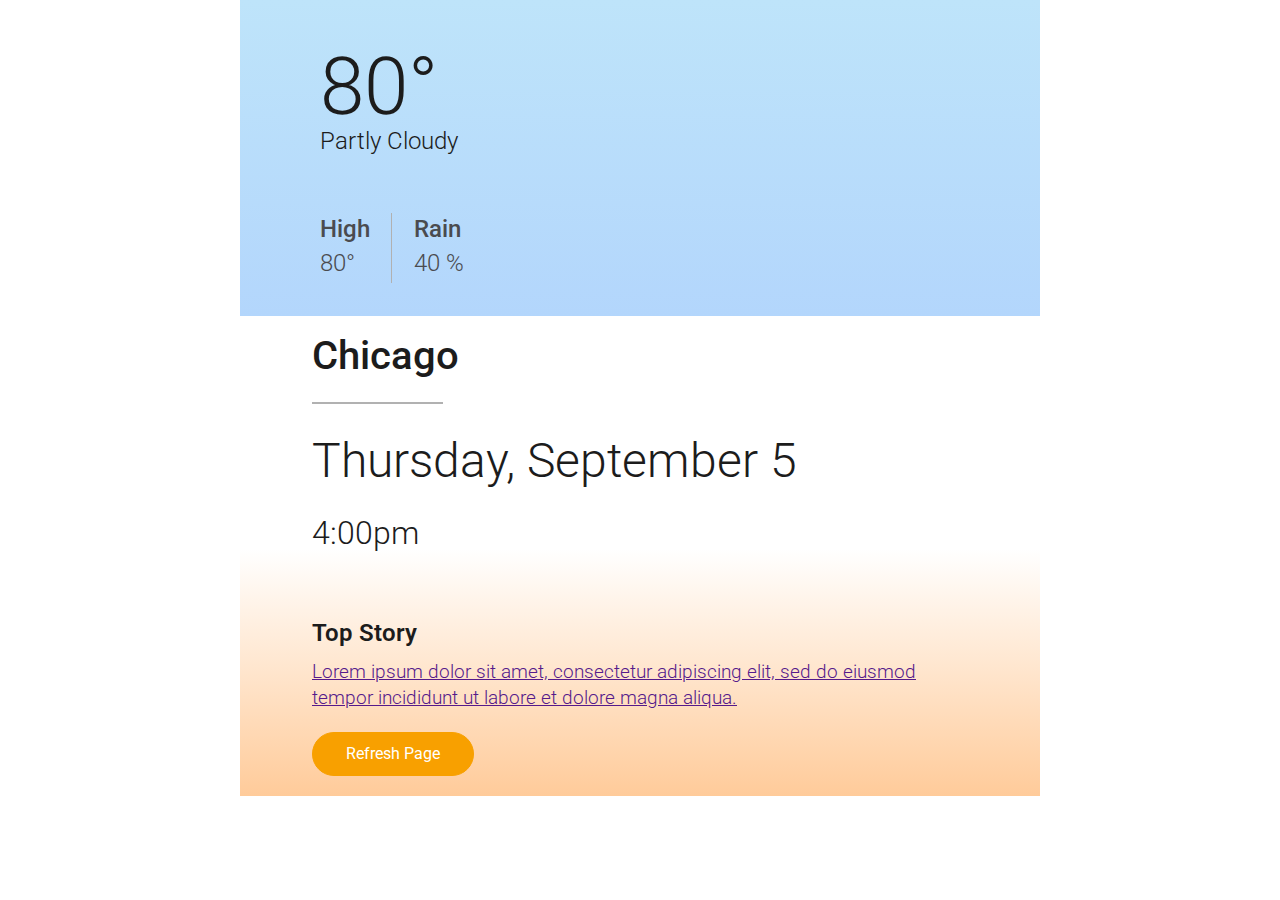
==== index.html @ dc887608 "removed detailed forecast and added styling to top story" ====
<!DOCTYPE html>
<html lang="en">
	<head>
    	<meta charset="utf-8">
    	<meta name="description" content="This is where your description goes">
    	<meta name="keywords" content="one, two, three">

		<title>Chicago Weather</title>

		<!-- external CSS link -->
		<link rel="preconnect" href="https://fonts.googleapis.com">
		<link rel="preconnect" href="https://fonts.gstatic.com" crossorigin>
		<link href="https://fonts.googleapis.com/css2?family=Roboto:wght@300;400;500;700&display=swap" rel="stylesheet">
		<link rel="stylesheet" href="style.css">
	</head>
	<body>
		<div class="weatherBackground innerContainer">
			<section>
				<div class="gridBox">
					<h1><span class="currentTemp">80</span>°</h1> 
					<p class="shortForecast">Partly Cloudy</p>
					<div class="highRainBox">
						<p class="rightBorder smallText" id="high">
							High<br>
							<span class="thin">
								<span id="highTemp">80</span>°
							</p>
						<p class="leftBorder smallText">Rain<br>
							<span class="thin" id="chanceOfRain">40</span>
							<span class="thin">%</span></p>
					</div>
					<div class="weatherIcon"></div>
				</div>
				<img src="assets/layered-waves-haikei.webp" alt="" class="waves">
			</section>
		</div>
		<section class="innerContainer">
			<div class="textContent">
				<h2 class="city">Chicago</h2>
				<div class="border"></div>
				<h3 class="dateTime" id="currentDate">Thursday, September 5</h3>
				<h4 class="dateTime thin" id="currentTime">4:00pm</h4>
				<!--<p class="detailedForecast">Here is the long version of the daily forecast Lorem, ipsum dolor sit amet consectetur adipisicing elit.</p>-->
			</div>
		</section>
		<section class="innerContainer">
			<div class="textContent boxShadow">
				<p class="bold">Top Story</p>
				<p class="thin news" id="news"><a id="newsLink" href="">Lorem ipsum dolor sit amet, consectetur adipiscing elit, sed do eiusmod tempor incididunt ut labore et dolore magna aliqua.</a></p>
				<a class="button" href="#">Refresh Page</a>
			</div>
			
		</section>
		
		<script type="text/javascript" src="main.js"></script>
	</body>
</html>
---- style.css ----
/* http://meyerweb.com/eric/tools/css/reset/
   v2.0 | 20110126
   License: none (public domain)
*/
html, body, div, span, applet, object, iframe,
h1, h2, h3, h4, h5, h6, p, blockquote, pre,
a, abbr, acronym, address, big, cite, code,
del, dfn, em, img, ins, kbd, q, s, samp,
small, strike, strong, sub, sup, tt, var,
b, u, i, center,
dl, dt, dd, ol, ul, li,
fieldset, form, label, legend,
table, caption, tbody, tfoot, thead, tr, th, td,
article, aside, canvas, details, embed,
figure, figcaption, footer, header, hgroup,
menu, nav, output, ruby, section, summary,
time, mark, audio, video {
	margin: 0;
	padding: 0;
	border: 0;
	font-size: 100%;
	font: inherit;
	vertical-align: baseline;
}
/* HTML5 display-role reset for older browsers */
article, aside, details, figcaption, figure,
footer, header, hgroup, menu, nav, section {
	display: block;
}
body {
	line-height: 1;
}
ol, ul {
	list-style: none;
}
blockquote, q {
	quotes: none;
}
blockquote:before, blockquote:after,
q:before, q:after {
	content: '';
	content: none;
}
table {
	border-collapse: collapse;
	border-spacing: 0;
}



/* Box Model Hack */
* {
  box-sizing: border-box;
}

/* Clear fix hack */
.clearfix:after {
     content: ".";
     display: block;
     clear: both;
     visibility: hidden;
     line-height: 0;
     height: 0;
}

.clear {
	clear: both;
}

/******************************************
/* BASE STYLES
/*******************************************/

html {
font: 400 16px 'Roboto', sans-serif;
color: #1c1c1c;
}
h1{
  font: 300 5rem 'Roboto', sans-serif;
}
h2{
  font-size: 2.5rem;
  font-weight: 500;

}
h3{
  padding: 5% 0 5% 0;
  font-size: 3rem;
  font-weight: 300;
}
h4{
  font-size: 2rem;
}
p, .thin{
  font-weight: 300;
}
p {
  font-size: 1.5rem;
}
.bold{
  font-weight: 600;
  padding-bottom: 2%;
}
.gray{
  color: darkgray;
}
.smallText{
  font-size: 1.5rem;
  font-weight: 500;
  color:#4a4b4f;
  line-height: 1.4;

}

.detailedForecast{
  padding: 4% 0;
}
.dateTime{
  padding-right: 2%;
}
.news{
  font-size: 1.2rem;
  font-weight: 300;
  color:#4a4b4f;
  line-height: 1.4;
}
.button{
  display: inline-block;
  border: 1px solid #f8a000;
  border-radius: 25px;
  padding: 2% 5%;
  margin: 3% 0;
  text-decoration: none;
  background-color: #f8a000;
  color: white;
}


/******************************************
/* LAYOUT
/*******************************************/

.innerContainer{
  max-width: 800px;
  margin: 0 auto;
}
/*Main weather box*/

.gridBox{
  display: grid;
  height: 300px;
  grid-template-rows: 2fr 1fr 2fr;
  grid-template-columns: 1fr 2fr;
  padding: 5% 10% 0 10%;
}
.shortForecast{
  padding: 0 0 1% 0;
  margin-top:-15px;
  text-transform: capitalize;
  grid-column: 1 / span 1;
  grid-row: 2 / span 1;
}
.highRainBox{
  display: flex;
  justify-content: flex-start;
  grid-column: 1 /span 1;
  grid-row: 3 /span 1;
  padding: 8% 0;
}

.rightBorder{
  border-right: 1px solid #b1b1b1;
  padding: 0 10% 0 0;
}

.leftBorder{
  padding-left: 10%;
}

.weatherIcon{
  background: url(#) no-repeat right top;
  background-position: center;
  background-size: contain;
  grid-column: 2;
  grid-row: 1 / span 3;
}

/*detailed city, time, and weather info*/
.textContent{
  padding: 0 9% 0 9%;
}

.city{
  padding-top: 3%;
}
.border{
  width: 20%;
  border-bottom: 2px solid #b1b1b1;
  padding: 2% 0;
}



#details{
  padding-bottom: 19%;
}
/*.spacer{
  padding-bottom: 300px;
}*/

.boxShadow{
  padding-top: 9%;
  background: linear-gradient(#fff, #ffcb9a);
}

/******************************************
/* Backgrounds
/*******************************************/

.weatherBackground{
  background: linear-gradient(#bee4fa, #b3d6fc);
  
}
/*.rain{
  background: url(assets/rain-clouds.png) no-repeat right top, linear-gradient(#c5dff6, #c5dff6);
  background-size: 300px;
  visibility: hidden;
  
}
.snow{
  background: url(assets/snowfall.gif) no-repeat right top, linear-gradient(#c5dff6, #c5dff6);
  background-size: 300px;
  visibility: hidden;
  
}*/
.waves{
  position: relative;
  width: 100%;
  bottom: -12px;
  left:0px;
}
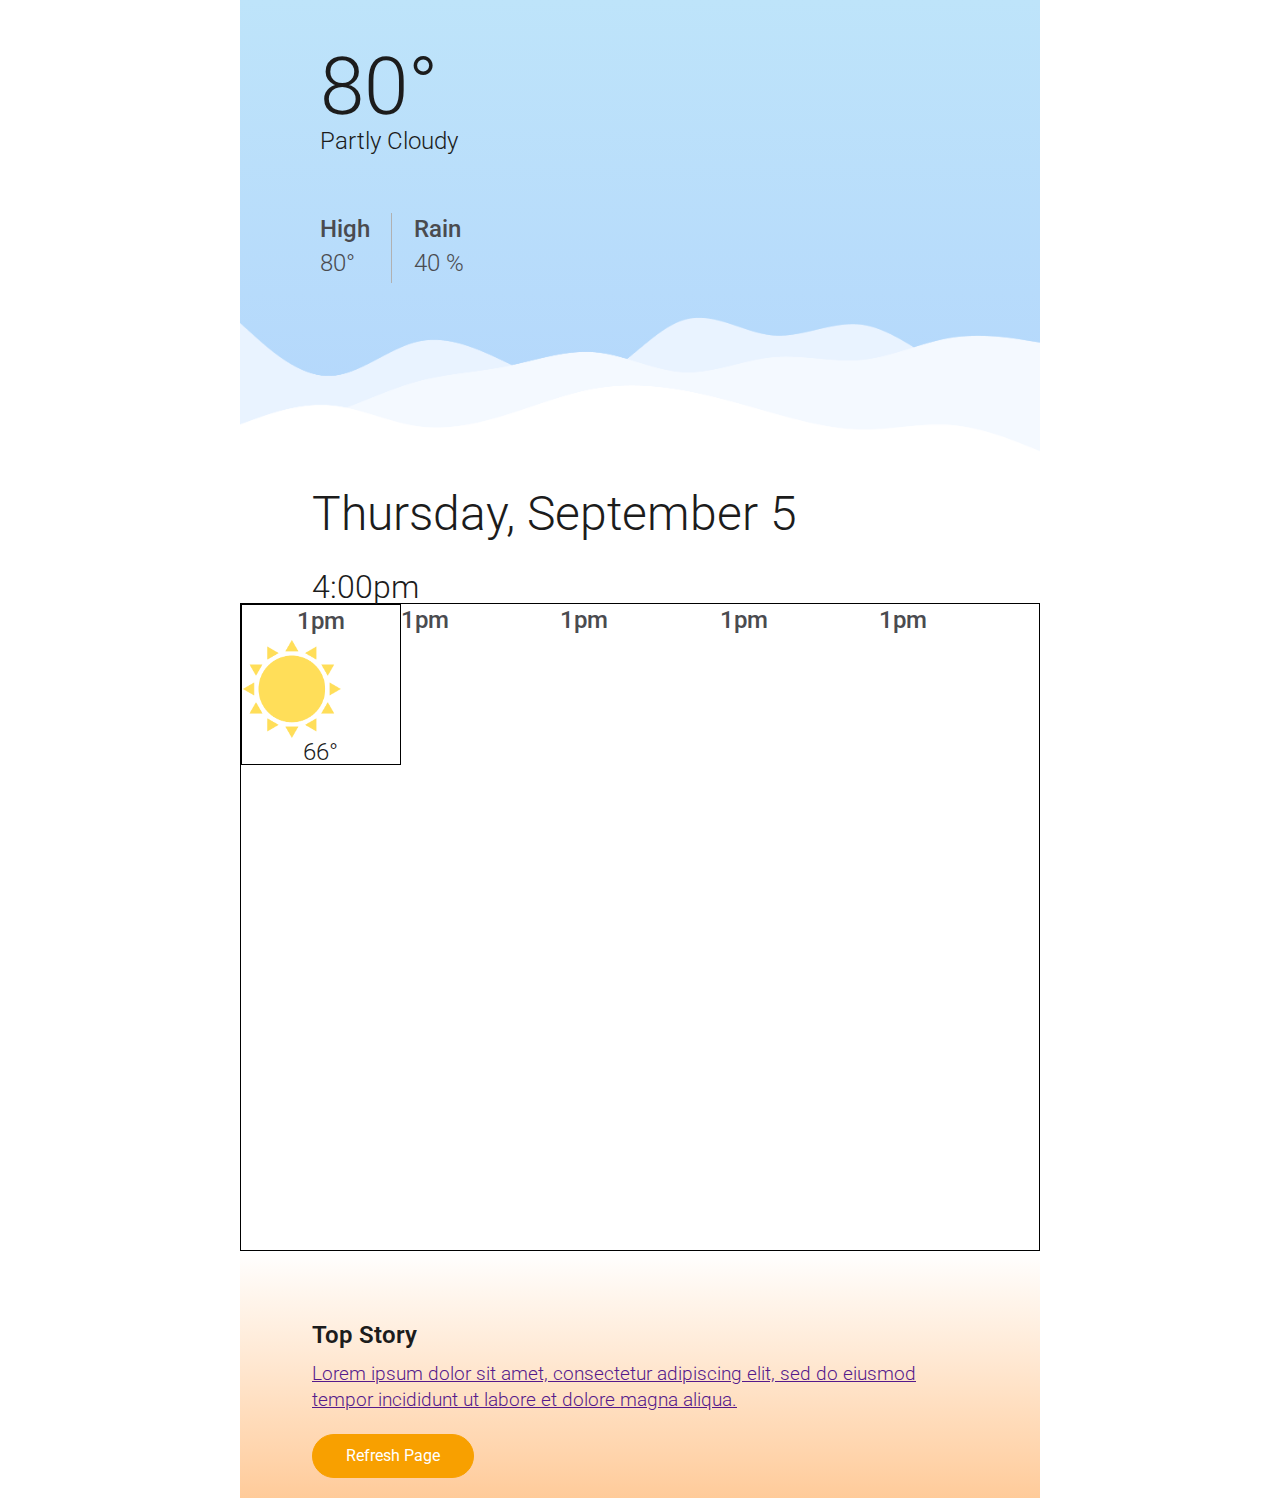
==== commit 02db95e6: "adding hourly forecasts" ====
--- a/index.html
+++ b/index.html
@@ -36,15 +36,37 @@
 		</div>
 		<section class="innerContainer">
 			<div class="textContent">
-				<h2 class="city">Chicago</h2>
-				<div class="border"></div>
 				<h3 class="dateTime" id="currentDate">Thursday, September 5</h3>
 				<h4 class="dateTime thin" id="currentTime">4:00pm</h4>
 				<!--<p class="detailedForecast">Here is the long version of the daily forecast Lorem, ipsum dolor sit amet consectetur adipisicing elit.</p>-->
 			</div>
+			<div class="hourlyForecastGrid">
+				<div class="col">
+					<p class="smallText center" id="hour1">1pm</p>
+					<div class="swiContainer">
+						<img class="smallWeatherIcon"src="assets/sunny.png" alt="">
+					</div>
+					<p class="hourlyTemp center">66°</p>
+					
+				</div>
+				<div id="box1">
+					<p class="smallText" id="hour1">1pm</p>
+				</div>
+				<div id="box1">
+					<p class="smallText" id="hour1">1pm</p>
+				</div>
+				<div id="box1">
+					<p class="smallText" id="hour1">1pm</p>
+				</div>
+				<div id="box1">
+					<p class="smallText" id="hour1">1pm</p>
+				</div>
+				
+
+			</div>
 		</section>
 		<section class="innerContainer">
-			<div class="textContent boxShadow">
+			<div class="textContent orange">
 				<p class="bold">Top Story</p>
 				<p class="thin news" id="news"><a id="newsLink" href="">Lorem ipsum dolor sit amet, consectetur adipiscing elit, sed do eiusmod tempor incididunt ut labore et dolore magna aliqua.</a></p>
 				<a class="button" href="#">Refresh Page</a>
@@ -52,6 +74,6 @@
 			
 		</section>
 		
-		<script type="text/javascript" src="main.js"></script>
+		<script type="text/javascript" src="main3.js"></script>
 	</body>
 </html>
--- a/style.css
+++ b/style.css
@@ -109,9 +109,10 @@
   font-weight: 500;
   color:#4a4b4f;
   line-height: 1.4;
-
-}
-
+}
+.center{
+  text-align: center;
+}
 .detailedForecast{
   padding: 4% 0;
 }
@@ -185,6 +186,17 @@
   grid-row: 1 / span 3;
 }
 
+.swiContainer{
+  display: flex;
+}
+.smallWeatherIcon{
+  max-width: 100px;
+  position: relative;
+  align-self: center;
+  border
+  
+}
+
 /*detailed city, time, and weather info*/
 .textContent{
   padding: 0 9% 0 9%;
@@ -208,11 +220,20 @@
   padding-bottom: 300px;
 }*/
 
-.boxShadow{
+.orange{
   padding-top: 9%;
   background: linear-gradient(#fff, #ffcb9a);
 }
 
+.hourlyForecastGrid{
+  display: grid;
+  grid-template-columns: 1fr 1fr 1fr 1fr 1fr;
+  grid-template-rows: 1fr 1fr 1fr 1fr;
+  border: 1px solid black;
+}
+.col{
+  border: 1px solid black;
+}
 /******************************************
 /* Backgrounds
 /*******************************************/
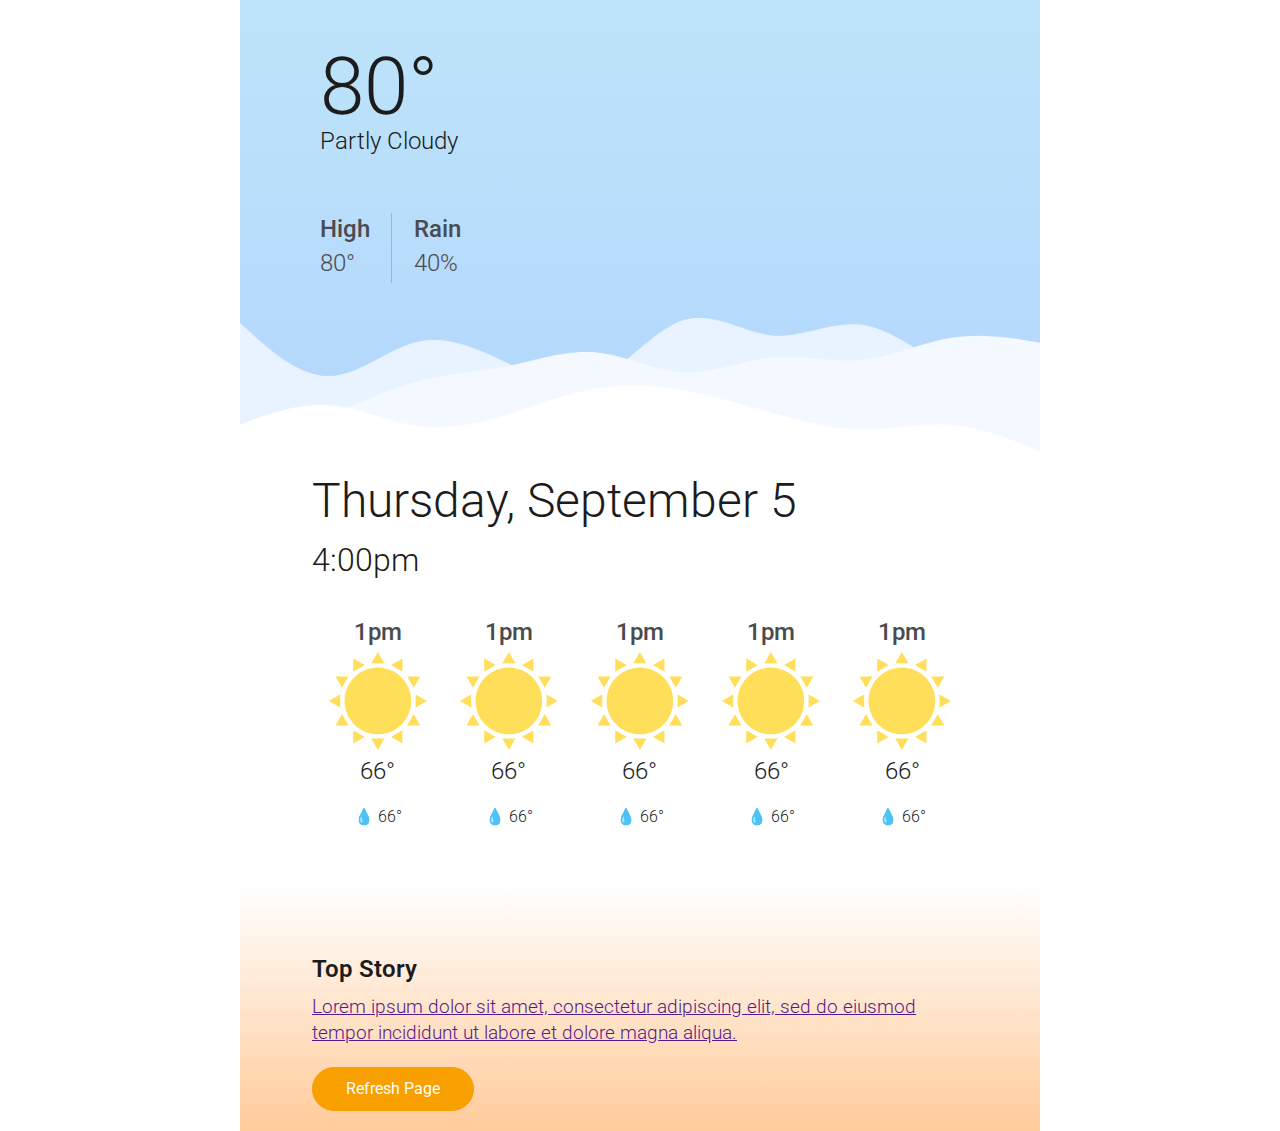
==== commit 031bebd1: "added hourly forecast grid" ====
--- a/index.html
+++ b/index.html
@@ -16,18 +16,21 @@
 	<body>
 		<div class="weatherBackground innerContainer">
 			<section>
-				<div class="gridBox">
+				<div class="mainGridBox">
 					<h1><span class="currentTemp">80</span>°</h1> 
 					<p class="shortForecast">Partly Cloudy</p>
 					<div class="highRainBox">
-						<p class="rightBorder smallText" id="high">
+						<p class="rightBorder smallText">
 							High<br>
 							<span class="thin">
 								<span id="highTemp">80</span>°
+								</span>
 							</p>
 						<p class="leftBorder smallText">Rain<br>
-							<span class="thin" id="chanceOfRain">40</span>
-							<span class="thin">%</span></p>
+							<span class ='thin'>
+								<span id="chanceOfRain">40</span>%
+							</span>
+						</p>
 					</div>
 					<div class="weatherIcon"></div>
 				</div>
@@ -43,23 +46,43 @@
 			<div class="hourlyForecastGrid">
 				<div class="col">
 					<p class="smallText center" id="hour1">1pm</p>
-					<div class="swiContainer">
-						<img class="smallWeatherIcon"src="assets/sunny.png" alt="">
+					<div class="smallIconContainer">
+						<img class="smallIcon"src="assets/sunny.png" alt="">
 					</div>
 					<p class="hourlyTemp center">66°</p>
-					
+					<p class="precip center">&#128167 66°</p>
 				</div>
-				<div id="box1">
-					<p class="smallText" id="hour1">1pm</p>
+				<div class="col">
+					<p class="smallText center" id="hour2">1pm</p>
+					<div class="smallIconContainer">
+						<img class="smallIcon"src="assets/sunny.png" alt="">
+					</div>
+					<p class="hourlyTemp center">66°</p>
+					<p class="precip center">&#128167 66°</p>
 				</div>
-				<div id="box1">
-					<p class="smallText" id="hour1">1pm</p>
+				<div class="col">
+					<p class="smallText center" id="hour3">1pm</p>
+					<div class="smallIconContainer">
+						<img class="smallIcon"src="assets/sunny.png" alt="">
+					</div>
+					<p class="hourlyTemp center">66°</p>
+					<p class="precip center">&#128167 66°</p>
 				</div>
-				<div id="box1">
-					<p class="smallText" id="hour1">1pm</p>
+				<div class="col">
+					<p class="smallText center" id="hour4">1pm</p>
+					<div class="smallIconContainer">
+						<img class="smallIcon"src="assets/sunny.png" alt="">
+					</div>
+					<p class="hourlyTemp center">66°</p>
+					<p class="precip center">&#128167 66°</p>
 				</div>
-				<div id="box1">
-					<p class="smallText" id="hour1">1pm</p>
+				<div class="col">
+					<p class="smallText center" id="hour5">1pm</p>
+					<div class="smallIconContainer">
+						<img class="smallIcon"src="assets/sunny.png" alt="">
+					</div>
+					<p class="hourlyTemp center">66°</p>
+					<p class="precip center">&#128167 66°</p>
 				</div>
 				
 
@@ -74,6 +97,6 @@
 			
 		</section>
 		
-		<script type="text/javascript" src="main3.js"></script>
+		<script type="text/javascript" src="main.js"></script>
 	</body>
 </html>
--- a/style.css
+++ b/style.css
@@ -84,7 +84,7 @@
 
 }
 h3{
-  padding: 5% 0 5% 0;
+  padding: 3% 0;
   font-size: 3rem;
   font-weight: 300;
 }
@@ -93,6 +93,7 @@
 }
 p, .thin{
   font-weight: 300;
+  display: block;
 }
 p {
   font-size: 1.5rem;
@@ -109,6 +110,14 @@
   font-weight: 500;
   color:#4a4b4f;
   line-height: 1.4;
+
+}
+.hourlyTemp{
+  padding: 5% 0;
+}
+.precip{
+  padding: 15% 0;
+  font-size: 1rem
 }
 .center{
   text-align: center;
@@ -147,7 +156,7 @@
 }
 /*Main weather box*/
 
-.gridBox{
+.mainGridBox{
   display: grid;
   height: 300px;
   grid-template-rows: 2fr 1fr 2fr;
@@ -186,20 +195,31 @@
   grid-row: 1 / span 3;
 }
 
-.swiContainer{
+/*Hourly weather info*/
+
+.textContent{
+  padding: 0 9%;
+}
+.hourlyForecastGrid{
+  margin: 5% 0;
+  padding: 0 9%;
+  display: grid;
+  grid-template-columns: 1fr 1fr 1fr 1fr 1fr;
+  grid-template-rows: 1fr ;
+}
+/*.col{
+  border: 1px solid black;
+}*/
+
+.smallIconContainer{
   display: flex;
-}
-.smallWeatherIcon{
+  justify-content: center;
+}
+.smallIcon{
   max-width: 100px;
   position: relative;
   align-self: center;
-  border
-  
-}
-
-/*detailed city, time, and weather info*/
-.textContent{
-  padding: 0 9% 0 9%;
+  
 }
 
 .city{
@@ -225,15 +245,7 @@
   background: linear-gradient(#fff, #ffcb9a);
 }
 
-.hourlyForecastGrid{
-  display: grid;
-  grid-template-columns: 1fr 1fr 1fr 1fr 1fr;
-  grid-template-rows: 1fr 1fr 1fr 1fr;
-  border: 1px solid black;
-}
-.col{
-  border: 1px solid black;
-}
+
 /******************************************
 /* Backgrounds
 /*******************************************/
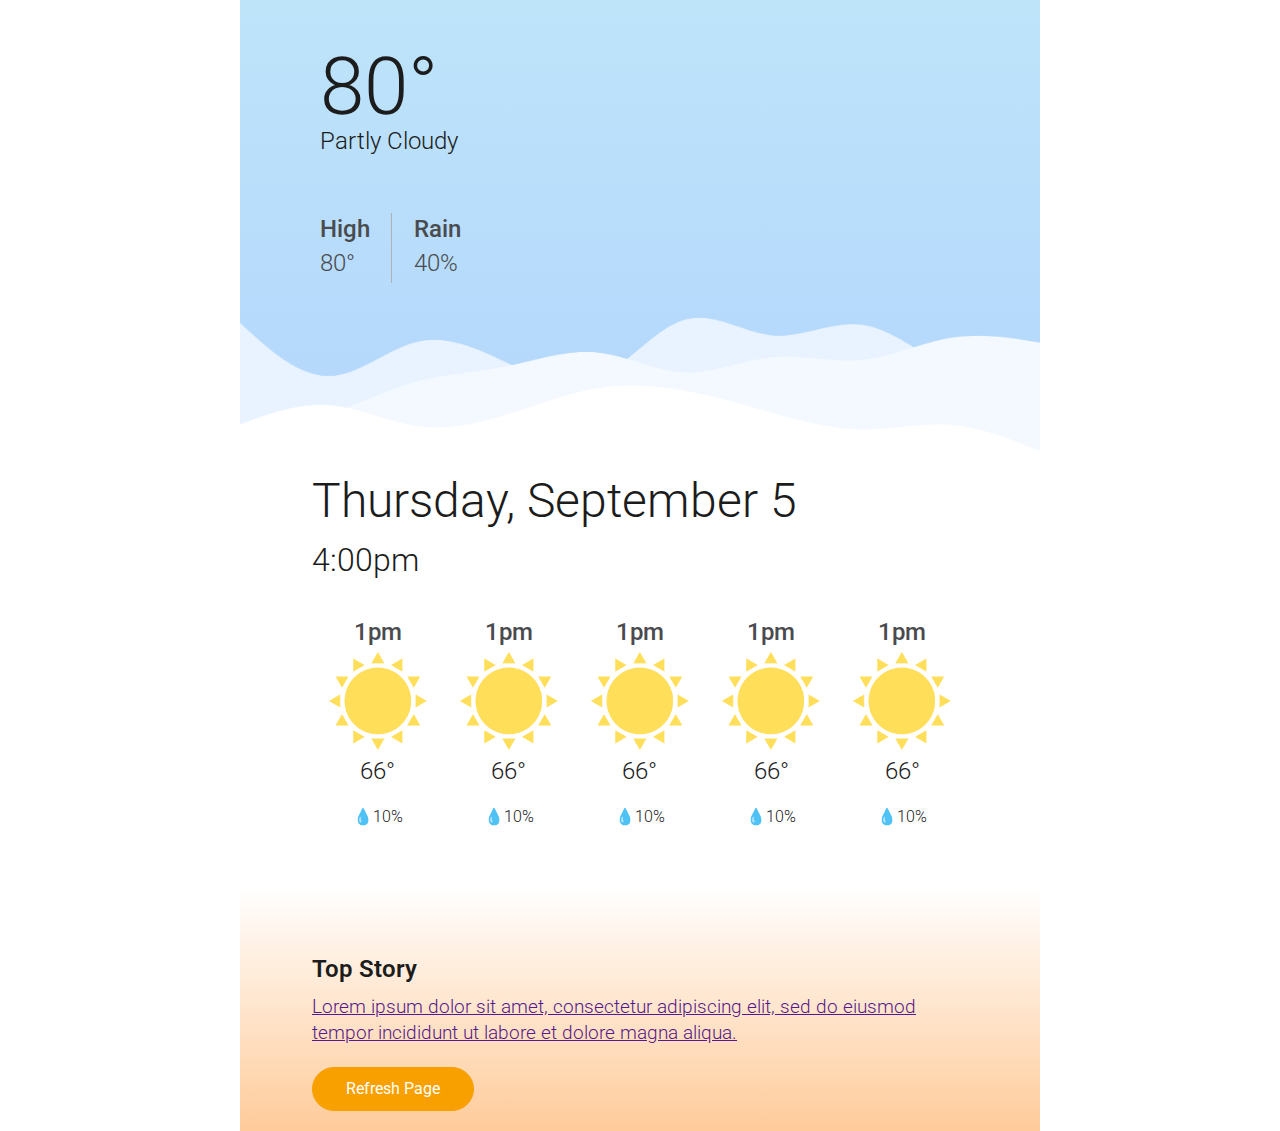
==== commit be7ae244: "added weather grid functionality" ====
--- a/index.html
+++ b/index.html
@@ -45,44 +45,44 @@
 			</div>
 			<div class="hourlyForecastGrid">
 				<div class="col">
-					<p class="smallText center" id="hour1">1pm</p>
+					<p class="smallText center" id="futureTime1">1pm</p>
 					<div class="smallIconContainer">
 						<img class="smallIcon"src="assets/sunny.png" alt="">
 					</div>
-					<p class="hourlyTemp center">66°</p>
-					<p class="precip center">&#128167 66°</p>
+					<p class="hourlyTemp center" id="futureTemp1">66°</p>
+					<p class="precip center">&#128167<span id="futureRain1">10</span>%</p>
 				</div>
 				<div class="col">
-					<p class="smallText center" id="hour2">1pm</p>
+					<p class="smallText center" id="futureTime2">1pm</p>
 					<div class="smallIconContainer">
 						<img class="smallIcon"src="assets/sunny.png" alt="">
 					</div>
-					<p class="hourlyTemp center">66°</p>
-					<p class="precip center">&#128167 66°</p>
+					<p class="hourlyTemp center" id="futureTemp2">66°</p>
+					<p class="precip center">&#128167<span id="futureRain2">10</span>%</p>
 				</div>
 				<div class="col">
-					<p class="smallText center" id="hour3">1pm</p>
+					<p class="smallText center" id="futureTime3">1pm</p>
 					<div class="smallIconContainer">
 						<img class="smallIcon"src="assets/sunny.png" alt="">
 					</div>
-					<p class="hourlyTemp center">66°</p>
-					<p class="precip center">&#128167 66°</p>
+					<p class="hourlyTemp center" id="futureTemp3">66°</p>
+					<p class="precip center">&#128167<span id="futureRain3">10</span>%</p>
 				</div>
 				<div class="col">
-					<p class="smallText center" id="hour4">1pm</p>
+					<p class="smallText center" id="futureTime4">1pm</p>
 					<div class="smallIconContainer">
 						<img class="smallIcon"src="assets/sunny.png" alt="">
 					</div>
-					<p class="hourlyTemp center">66°</p>
-					<p class="precip center">&#128167 66°</p>
+					<p class="hourlyTemp center" id="futureTemp4">66°</p>
+					<p class="precip center">&#128167<span id="futureRain4">10</span>%</p>
 				</div>
 				<div class="col">
-					<p class="smallText center" id="hour5">1pm</p>
+					<p class="smallText center" id="futureTime5">1pm</p>
 					<div class="smallIconContainer">
 						<img class="smallIcon"src="assets/sunny.png" alt="">
 					</div>
-					<p class="hourlyTemp center">66°</p>
-					<p class="precip center">&#128167 66°</p>
+					<p class="hourlyTemp center" id="futureTemp5">66°</p>
+					<p class="precip center">&#128167<span id="futureRain5">10</span>%</p>
 				</div>
 				
 
